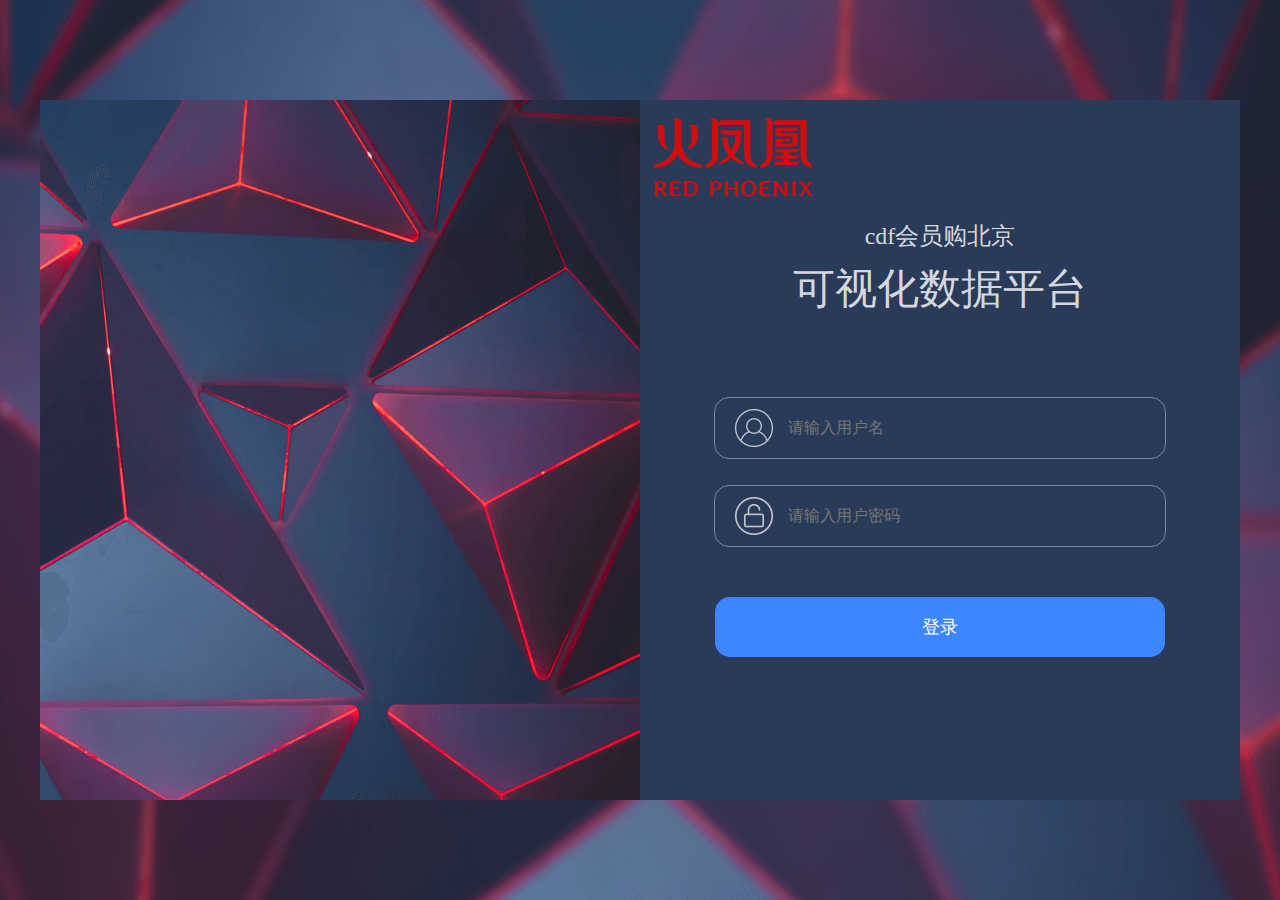
==== login.html @ f23704a8 "大屏数据展示" ====
<!DOCTYPE html>
<html lang="zh">
<head>
	<meta charset="UTF-8">
	<meta name="viewport" content="width=device-width, initial-scale=1.0">
	<meta http-equiv="X-UA-Compatible" content="ie=edge">
	<title>登录</title>
	<link id="icoLink" rel="shortcut icon" href="images/tit.ico" type="image/x-icon">
	<link rel="stylesheet" href="css/base.css">
	<script type="text/javascript" src="js/jquery-1.10.2.min.js"></script>
	<style>
		html,body{height: 100%;min-height: 800px;}
		.box_bg{
			height: 100%;
			background: url(images/logo/bg.png) no-repeat center center;
			background-size: 100% 100%;
			display: -webkit-box; 
			display: -moz-box; 
			display: -ms-flexbox; 
			display: -webkit-flex; 
			display: flex;
			-webkit-box-pack: center;
			-moz-justify-content: center;
			-webkit-justify-content: center;
			justify-content: center;
			-webkit-box-align: center;
			-moz-align-items: center;
			-webkit-align-items: center;
			align-items: center;
		}
		.box{
			width: 1200px;
			height: 700px;
		}
		.box_L{
			background: url(images/logo/content.png) no-repeat center center;
			background-size: 100% 100%;
			width: 600px;
			float: left;
			height: 100%;
		}
		.box_R{
			float: left;
			height: 100%;
			width: 600px;
			background-color: #293b59;
		}
		.box_R .inp{
			border: 1px solid #7f899b;
			height: 60px;
			line-height: 60px;
			width: 450px;
			margin: 26px auto 0 auto;
			border-radius: 15px;
			display: -webkit-box;
			display: -moz-box; 
			display: -ms-flexbox; 
			display: -webkit-flex; 
			display: flex;
			-webkit-box-align: center;
			-moz-align-items: center;
			-webkit-align-items: center;
			align-items: center;
			position: relative;
		}
		.inp input{
			font-size: 16px;
			color: #fff;
		}
		.box_R .inp img{
			margin:0 15px 0 20px;
		}
		.box_R .btn{
			text-align: center;
			cursor:pointer;
			justify-content: center;
			background-color: #3e86ff;
			color:#fff;
			font-size: 18px;
			border:none;
			margin-top: 50px;
		}
		.login{
			padding:10px;
		}
		.logo_tit{
			text-align: center;
			color:#d4d8de;
			margin-bottom: 80px;
		}
		.logo_tit p{
			font-size: 24px;
			height: 50px;
			line-height: 50px;
		}
		.logo_tit div{
			font-size: 42px;
		}
		.tip{
			position: absolute;
			left:0;
			top:-50px;
			color:red;
			font-size: 14px;
		}
	</style>
</head>
<body>
	<div class="box_bg">
		<div class="box clearFix">
			<div class="box_L"></div>
			<div class="box_R">
				<img src="images/logo/logo.png" alt="" class="login">
				<div class="logo_tit">
					<p>cdf会员购北京</p>
					<div>可视化数据平台</div>
				</div>
				<div class="inp">
					<div class="tip" id="tip"></div>
					<img src="images/logo/user.png" alt="">
					<input type="text" placeholder="请输入用户名" id="userName">
				</div>
				<div class="inp">
					<img src="images/logo/lock.png" alt="">
					<input type="password" placeholder="请输入用户密码" id="pwd">
				</div>
				<div class="inp btn" onclick="login()">
					登录
				</div>
			</div>
		</div>
	</div>
	
</body>
</html>
<script>
	function login(){
		var userName=$('#userName').val().trim();
		var pwd=$('#pwd').val().trim();
		$('#tip').text('');
		$.ajax({
			url: "http://101.201.181.1:9999/user/login",
			//url: "http://192.168.2.172:9999/user/login",
			data: {
				userName:userName,
				pwd:pwd
			},
			type: "POST",
			dataType: "json",
			success: function(data) {
			   if(data.code==200){
				   window.location.href='./index.html';
				   sessionStorage.setItem('ktoken',data.token);
			   }else{
				   $('#tip').text(data.message);
			   }
			}
		});
	}
	
</script>
---- css/base.css ----
@charset "utf-8";
/*reset begin*/
*{padding:0;margin:0;}
body{font-family:'Microsoft YaHei','宋体','sans-serif';}
a{text-decoration:none;}
a:link,a:active,a:visited,a:hover{text-decoration:none;} 
img{border:none;vertical-align:top;}
textarea{resize:none;overflow:auto;}
em,i,b{font-style:normal}
h1,h2,h3,h4,h5,h6{font-weight:normal;}
li{list-style:none}
input{ padding:0; border:none 0; outline:none; background:none;font-family:'Microsoft YaHei','宋体','sans-serif';}
table{ border-collapse:collapse;text-align:center; vertical-align:middle;}
.clearFix{zoom:1;}
.clearFix:after{display:block;content:"";clear:both;}
/*reset end*/
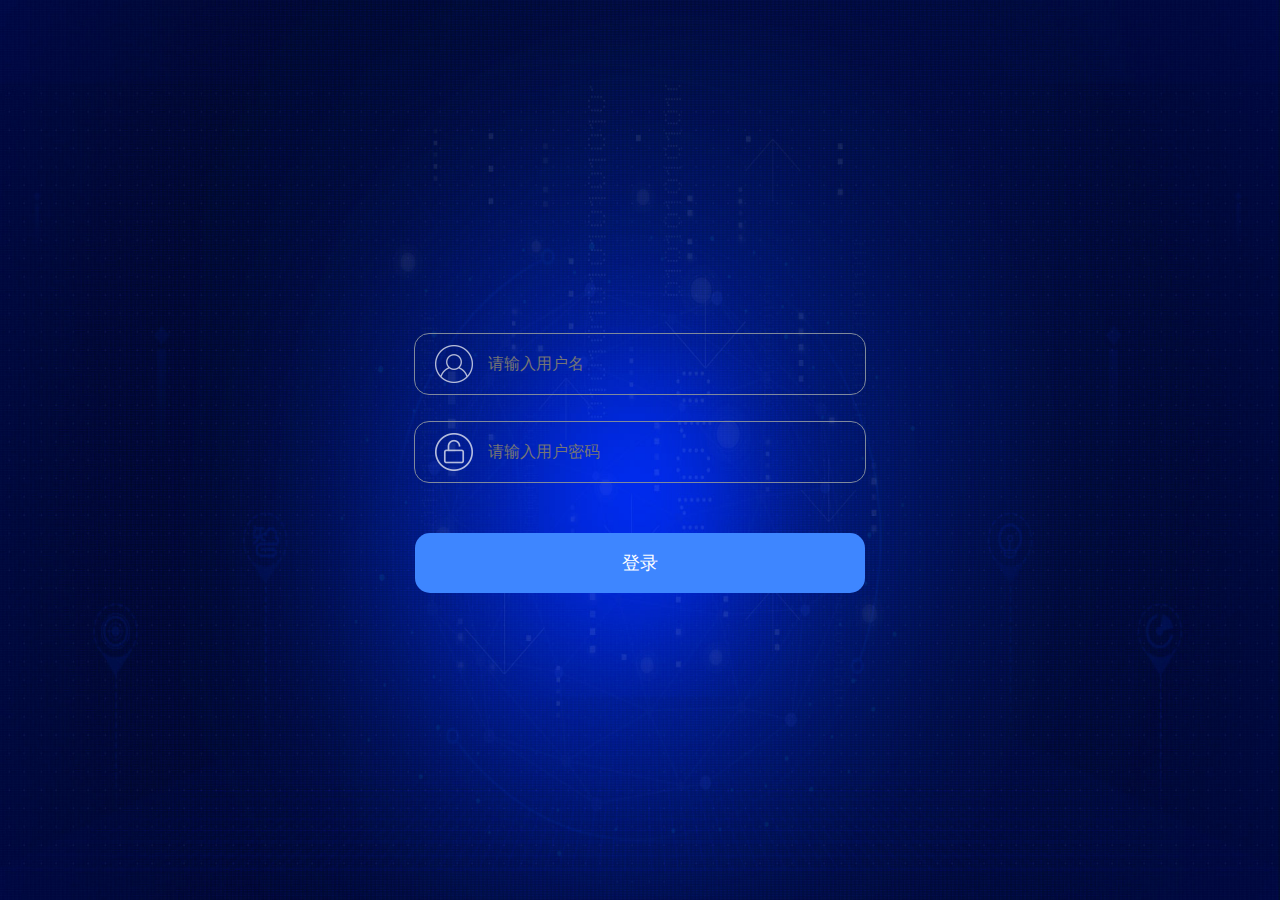
==== commit f202cde3: "hfhf" ====
--- a/login.html
+++ b/login.html
@@ -1,5 +1,6 @@
 <!DOCTYPE html>
 <html lang="zh">
+
 <head>
 	<meta charset="UTF-8">
 	<meta name="viewport" content="width=device-width, initial-scale=1.0">
@@ -9,15 +10,20 @@
 	<link rel="stylesheet" href="css/base.css">
 	<script type="text/javascript" src="js/jquery-1.10.2.min.js"></script>
 	<style>
-		html,body{height: 100%;min-height: 800px;}
-		.box_bg{
+		html,
+		body {
 			height: 100%;
-			background: url(images/logo/bg.png) no-repeat center center;
+			min-height: 800px;
+		}
+
+		.box_bg {
+			height: 100%;
+			background: url(images/logo/bg.jpg) no-repeat center center;
 			background-size: 100% 100%;
-			display: -webkit-box; 
-			display: -moz-box; 
-			display: -ms-flexbox; 
-			display: -webkit-flex; 
+			display: -webkit-box;
+			display: -moz-box;
+			display: -ms-flexbox;
+			display: -webkit-flex;
 			display: flex;
 			-webkit-box-pack: center;
 			-moz-justify-content: center;
@@ -28,24 +34,28 @@
 			-webkit-align-items: center;
 			align-items: center;
 		}
-		.box{
+
+		/* .box {
 			width: 1200px;
 			height: 700px;
-		}
-		.box_L{
+		} */
+
+		/* .box_L {
 			background: url(images/logo/content.png) no-repeat center center;
 			background-size: 100% 100%;
 			width: 600px;
 			float: left;
 			height: 100%;
-		}
-		.box_R{
+		} */
+
+		/* .box_R {
 			float: left;
 			height: 100%;
 			width: 600px;
 			background-color: #293b59;
-		}
-		.box_R .inp{
+		} */
+
+		.box_R .inp {
 			border: 1px solid #7f899b;
 			height: 60px;
 			line-height: 60px;
@@ -53,9 +63,9 @@
 			margin: 26px auto 0 auto;
 			border-radius: 15px;
 			display: -webkit-box;
-			display: -moz-box; 
-			display: -ms-flexbox; 
-			display: -webkit-flex; 
+			display: -moz-box;
+			display: -ms-flexbox;
+			display: -webkit-flex;
 			display: flex;
 			-webkit-box-align: center;
 			-moz-align-items: center;
@@ -63,58 +73,67 @@
 			align-items: center;
 			position: relative;
 		}
-		.inp input{
+
+		.inp input {
 			font-size: 16px;
 			color: #fff;
 		}
-		.box_R .inp img{
-			margin:0 15px 0 20px;
+
+		.box_R .inp img {
+			margin: 0 15px 0 20px;
 		}
-		.box_R .btn{
+
+		.box_R .btn {
 			text-align: center;
-			cursor:pointer;
+			cursor: pointer;
 			justify-content: center;
 			background-color: #3e86ff;
-			color:#fff;
+			color: #fff;
 			font-size: 18px;
-			border:none;
+			border: none;
 			margin-top: 50px;
 		}
-		.login{
-			padding:10px;
+
+		.login {
+			padding: 10px;
 		}
-		.logo_tit{
+
+		.logo_tit {
 			text-align: center;
-			color:#d4d8de;
+			color: #d4d8de;
 			margin-bottom: 80px;
 		}
-		.logo_tit p{
+
+		.logo_tit p {
 			font-size: 24px;
 			height: 50px;
 			line-height: 50px;
 		}
-		.logo_tit div{
+
+		.logo_tit div {
 			font-size: 42px;
 		}
-		.tip{
+
+		.tip {
 			position: absolute;
-			left:0;
-			top:-50px;
-			color:red;
+			left: 0;
+			top: -50px;
+			color: red;
 			font-size: 14px;
 		}
 	</style>
 </head>
+
 <body>
 	<div class="box_bg">
 		<div class="box clearFix">
 			<div class="box_L"></div>
 			<div class="box_R">
-				<img src="images/logo/logo.png" alt="" class="login">
+				<!-- <img src="images/logo/logo.png" alt="" class="login">
 				<div class="logo_tit">
 					<p>cdf会员购北京</p>
 					<div>可视化数据平台</div>
-				</div>
+				</div> -->
 				<div class="inp">
 					<div class="tip" id="tip"></div>
 					<img src="images/logo/user.png" alt="">
@@ -130,32 +149,32 @@
 			</div>
 		</div>
 	</div>
-	
+
 </body>
+
 </html>
 <script>
-	function login(){
-		var userName=$('#userName').val().trim();
-		var pwd=$('#pwd').val().trim();
+	function login() {
+		var userName = $('#userName').val().trim();
+		var pwd = $('#pwd').val().trim();
 		$('#tip').text('');
 		$.ajax({
-			url: "http://101.201.181.1:9999/user/login",
-			//url: "http://192.168.2.172:9999/user/login",
+			url: "http://172.17.20.15:9999/user/login",
+			//url: "http://192.168.1.109:9999/user/login",
 			data: {
-				userName:userName,
-				pwd:pwd
+				userName: userName,
+				pwd: pwd
 			},
 			type: "POST",
 			dataType: "json",
-			success: function(data) {
-			   if(data.code==200){
-				   window.location.href='./index.html';
-				   sessionStorage.setItem('ktoken',data.token);
-			   }else{
-				   $('#tip').text(data.message);
-			   }
+			success: function (data) {
+				if (data.code == 200) {
+					window.location.href = './index.html';
+					sessionStorage.setItem('ktoken', data.token);
+				} else {
+					$('#tip').text(data.message);
+				}
 			}
 		});
 	}
-	
-</script>
+</script>